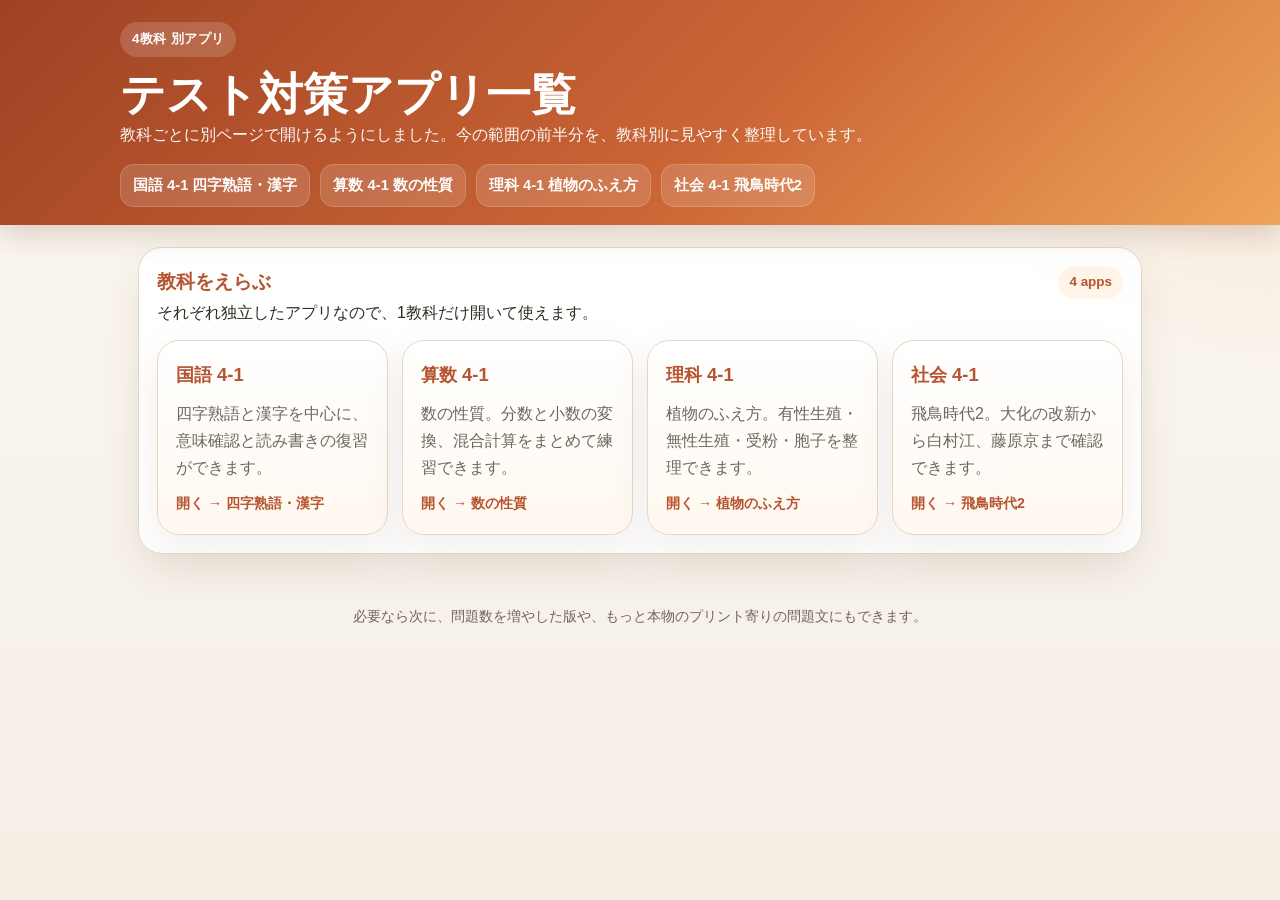
==== kids-page-upload/index.html @ 0d1f59a2 "Initial commit" ====
<!DOCTYPE html>
<html lang="ja">
<head>
  <meta charset="UTF-8">
  <meta name="viewport" content="width=device-width, initial-scale=1.0">
  <title>テスト対策アプリ一覧</title>
  <link rel="stylesheet" href="study-app.css">
</head>
<body>
  <div class="shell">
    <header>
      <div class="hero">
        <span class="eyebrow">4教科 別アプリ</span>
        <div>
          <h1>テスト対策アプリ一覧</h1>
          <p>教科ごとに別ページで開けるようにしました。今の範囲の前半分を、教科別に見やすく整理しています。</p>
        </div>
        <div class="hero-meta">
          <a class="hero-chip" href="kokugo-4-1.html">国語 4-1 四字熟語・漢字</a>
          <a class="hero-chip" href="sansu-4-1.html">算数 4-1 数の性質</a>
          <a class="hero-chip" href="rika-4-1.html">理科 4-1 植物のふえ方</a>
          <a class="hero-chip" href="shakai-4-1.html">社会 4-1 飛鳥時代2</a>
        </div>
      </div>
    </header>

    <main>
      <section class="card">
        <div class="card-head">
          <div>
            <h2>教科をえらぶ</h2>
            <p>それぞれ独立したアプリなので、1教科だけ開いて使えます。</p>
          </div>
          <span class="pill">4 apps</span>
        </div>
        <div class="nav-grid">
          <a class="nav-card" href="kokugo-4-1.html">
            <div class="nav-title">国語 4-1</div>
            <div class="nav-desc">四字熟語と漢字を中心に、意味確認と読み書きの復習ができます。</div>
            <div class="nav-mini">開く → 四字熟語・漢字</div>
          </a>
          <a class="nav-card" href="sansu-4-1.html">
            <div class="nav-title">算数 4-1</div>
            <div class="nav-desc">数の性質。分数と小数の変換、混合計算をまとめて練習できます。</div>
            <div class="nav-mini">開く → 数の性質</div>
          </a>
          <a class="nav-card" href="rika-4-1.html">
            <div class="nav-title">理科 4-1</div>
            <div class="nav-desc">植物のふえ方。有性生殖・無性生殖・受粉・胞子を整理できます。</div>
            <div class="nav-mini">開く → 植物のふえ方</div>
          </a>
          <a class="nav-card" href="shakai-4-1.html">
            <div class="nav-title">社会 4-1</div>
            <div class="nav-desc">飛鳥時代2。大化の改新から白村江、藤原京まで確認できます。</div>
            <div class="nav-mini">開く → 飛鳥時代2</div>
          </a>
        </div>
      </section>
    </main>

    <footer>必要なら次に、問題数を増やした版や、もっと本物のプリント寄りの問題文にもできます。</footer>
  </div>
</body>
</html>
---- kids-page-upload/study-app.css ----
:root{
  --bg:#f8f3ec;
  --paper:#fffdf9;
  --card:#ffffff;
  --line:#e6d7c5;
  --ink:#2f2a25;
  --muted:#6f665e;
  --accent:#b5542f;
  --accent-2:#f0ad62;
  --accent-3:#fff4e7;
  --ok:#1f7a44;
  --ok-bg:#edf8f0;
  --ng:#b63a3a;
  --ng-bg:#fff1f1;
  --shadow:0 16px 40px rgba(86, 55, 29, 0.08);
}

*{
  box-sizing:border-box;
}

body{
  margin:0;
  font-family:"Hiragino Sans","Yu Gothic UI","Yu Gothic","Meiryo",sans-serif;
  background:
    radial-gradient(circle at top right, rgba(240,173,98,0.24), transparent 24%),
    linear-gradient(180deg, #fbf7f0 0%, var(--bg) 48%, #f4eee5 100%);
  color:var(--ink);
  line-height:1.7;
}

a{
  color:inherit;
}

.shell{
  min-height:100vh;
}

header{
  position:sticky;
  top:0;
  z-index:20;
  padding:22px 18px 18px;
  background:linear-gradient(135deg, #9f4224 0%, #ca6535 56%, #eea458 100%);
  color:#fff;
  box-shadow:0 10px 26px rgba(97, 47, 18, 0.18);
}

.hero{
  max-width:1040px;
  margin:0 auto;
  display:grid;
  gap:12px;
}

.eyebrow{
  display:inline-flex;
  width:max-content;
  align-items:center;
  gap:8px;
  padding:6px 12px;
  border-radius:999px;
  background:rgba(255,255,255,0.16);
  font-size:0.84rem;
  font-weight:700;
  letter-spacing:0.03em;
}

h1{
  margin:0;
  font-size:clamp(1.7rem, 4vw, 2.8rem);
  line-height:1.16;
}

.hero p{
  margin:0;
  max-width:760px;
  font-size:1rem;
  opacity:0.96;
}

.hero-meta{
  display:flex;
  flex-wrap:wrap;
  gap:10px;
  margin-top:4px;
}

.hero-chip{
  padding:8px 12px;
  border-radius:14px;
  background:rgba(255,255,255,0.14);
  border:1px solid rgba(255,255,255,0.16);
  font-size:0.92rem;
}

a.hero-chip{
  text-decoration:none;
  font-weight:700;
  transition:transform 150ms ease, background 150ms ease;
}

a.hero-chip:hover,
a.hero-chip:focus-visible{
  transform:translateY(-1px);
  background:rgba(255,255,255,0.22);
  outline:none;
}

main{
  max-width:1040px;
  margin:0 auto;
  padding:22px 18px 40px;
}

.tabs{
  display:grid;
  grid-template-columns:repeat(4, 1fr);
  gap:10px;
  margin-bottom:18px;
}

.tab-btn{
  appearance:none;
  border:1px solid var(--line);
  background:rgba(255,255,255,0.82);
  color:var(--accent);
  font:inherit;
  font-weight:700;
  border-radius:16px;
  padding:13px 10px;
  box-shadow:0 6px 18px rgba(114, 81, 38, 0.07);
  cursor:pointer;
  transition:transform 160ms ease, background 160ms ease, color 160ms ease;
}

.tab-btn:hover,
.tab-btn:focus-visible,
.nav-card:hover,
.nav-card:focus-visible,
.choice:hover,
.choice:focus-visible,
.action:hover,
.sub:hover{
  transform:translateY(-1px);
  outline:none;
}

.tab-btn.active{
  background:var(--accent);
  color:#fff;
  border-color:transparent;
}

.panel{
  display:none;
  animation:fadeUp 220ms ease;
}

.panel.active{
  display:block;
}

.section-grid{
  display:grid;
  gap:16px;
}

.card{
  background:linear-gradient(180deg, rgba(255,255,255,0.95) 0%, var(--card) 100%);
  border:1px solid var(--line);
  border-radius:24px;
  padding:18px;
  box-shadow:var(--shadow);
}

.card-head{
  display:flex;
  align-items:flex-start;
  justify-content:space-between;
  gap:12px;
  flex-wrap:wrap;
  margin-bottom:14px;
}

.card h2{
  margin:0;
  color:var(--accent);
  font-size:1.2rem;
}

.card p{
  margin:0;
}

.pill{
  display:inline-flex;
  align-items:center;
  padding:5px 11px;
  border-radius:999px;
  background:var(--accent-3);
  color:var(--accent);
  font-size:0.84rem;
  font-weight:700;
}

.point-list,
.timeline,
.checklist{
  display:grid;
  gap:12px;
}

.point{
  padding:14px 15px 14px 16px;
  background:var(--paper);
  border:1px solid var(--line);
  border-left:6px solid var(--accent-2);
  border-radius:18px;
}

.point strong{
  display:block;
  margin-bottom:4px;
  color:var(--accent);
  font-size:1.02rem;
}

.timeline-item{
  display:grid;
  grid-template-columns:92px 1fr;
  gap:12px;
  align-items:flex-start;
  padding:12px 0;
  border-bottom:1px dashed var(--line);
}

.timeline-item:last-child{
  border-bottom:none;
  padding-bottom:0;
}

.year{
  font-weight:800;
  color:var(--accent);
}

.terms{
  display:grid;
  grid-template-columns:repeat(auto-fit, minmax(220px, 1fr));
  gap:12px;
}

.term{
  padding:14px;
  border-radius:18px;
  border:1px solid var(--line);
  background:var(--paper);
}

.term h3{
  margin:0 0 6px;
  font-size:1rem;
}

.term p{
  color:var(--muted);
  font-size:0.95rem;
}

.flash-grid,
.nav-grid{
  display:grid;
  grid-template-columns:repeat(auto-fit, minmax(220px, 1fr));
  gap:14px;
}

.flashcard{
  perspective:1200px;
  cursor:pointer;
}

.flashcard button{
  all:unset;
  display:block;
  width:100%;
}

.flash-inner{
  position:relative;
  min-height:180px;
  transform-style:preserve-3d;
  transition:transform 0.55s ease;
}

.flashcard.flipped .flash-inner{
  transform:rotateY(180deg);
}

.flash-face{
  position:absolute;
  inset:0;
  display:flex;
  flex-direction:column;
  align-items:flex-start;
  justify-content:space-between;
  gap:14px;
  padding:16px;
  border-radius:22px;
  border:1px solid var(--line);
  background:#fff;
  backface-visibility:hidden;
  box-shadow:0 8px 24px rgba(96, 63, 34, 0.08);
}

.flash-front{
  background:linear-gradient(180deg, #fffefc 0%, #fff7ef 100%);
}

.flash-back{
  transform:rotateY(180deg);
  background:linear-gradient(180deg, #fff7ef 0%, #fff2df 100%);
}

.flash-label{
  font-size:0.82rem;
  font-weight:800;
  color:var(--accent);
  letter-spacing:0.03em;
}

.flash-text{
  font-size:1.04rem;
  font-weight:700;
  line-height:1.5;
}

.flash-tip{
  color:var(--muted);
  font-size:0.88rem;
}

.quiz-head{
  display:flex;
  align-items:center;
  justify-content:space-between;
  gap:10px;
  flex-wrap:wrap;
  margin-bottom:14px;
}

.progress{
  font-weight:800;
  color:var(--accent);
}

.question{
  margin-bottom:14px;
  font-size:1.12rem;
  font-weight:800;
  line-height:1.55;
}

.choices{
  display:grid;
  gap:10px;
}

.choice{
  appearance:none;
  width:100%;
  text-align:left;
  padding:13px 14px;
  border-radius:16px;
  border:1px solid var(--line);
  background:#fff;
  font:inherit;
  cursor:pointer;
  transition:border-color 160ms ease, transform 160ms ease, background 160ms ease;
}

.choice.correct{
  background:var(--ok-bg);
  border-color:#8ec7a0;
  color:var(--ok);
}

.choice.incorrect{
  background:var(--ng-bg);
  border-color:#e7adad;
  color:var(--ng);
}

.result{
  display:none;
  margin-top:12px;
  padding:12px 14px;
  border-radius:16px;
  background:var(--paper);
  border:1px solid var(--line);
}

.row{
  display:flex;
  gap:10px;
  flex-wrap:wrap;
  margin-top:14px;
}

.action,
.sub,
.nav-card{
  transition:transform 150ms ease, opacity 150ms ease;
}

.action,
.sub{
  appearance:none;
  border:none;
  border-radius:999px;
  padding:11px 18px;
  font:inherit;
  font-weight:800;
  cursor:pointer;
}

.action{
  background:var(--accent);
  color:#fff;
}

.sub{
  background:#fff;
  color:var(--accent);
  border:1px solid var(--line);
  text-decoration:none;
}

.score-box{
  color:var(--accent);
  font-size:1.18rem;
  font-weight:900;
}

.check-item{
  display:flex;
  gap:12px;
  align-items:flex-start;
  padding:12px 0;
  border-bottom:1px dashed var(--line);
}

.check-item:last-child{
  border-bottom:none;
  padding-bottom:0;
}

.check-item input{
  width:20px;
  height:20px;
  margin-top:3px;
  accent-color:var(--accent);
  flex:0 0 auto;
}

.check-text{
  display:grid;
  gap:2px;
}

.check-title{
  font-weight:700;
}

.check-note{
  color:var(--muted);
  font-size:0.92rem;
}

.completion{
  font-weight:800;
  color:var(--accent);
}

.nav-card{
  display:grid;
  gap:10px;
  text-decoration:none;
  padding:18px;
  border-radius:22px;
  border:1px solid var(--line);
  background:linear-gradient(180deg, rgba(255,255,255,0.92), #fff8f0);
  box-shadow:var(--shadow);
}

.nav-title{
  font-size:1.15rem;
  font-weight:800;
  color:var(--accent);
}

.nav-desc{
  color:var(--muted);
}

.nav-mini{
  font-size:0.88rem;
  font-weight:700;
  color:var(--accent);
}

footer{
  padding:10px 0 22px;
  text-align:center;
  color:var(--muted);
  font-size:0.9rem;
}

@keyframes fadeUp{
  from{
    opacity:0;
    transform:translateY(6px);
  }
  to{
    opacity:1;
    transform:translateY(0);
  }
}

@media (max-width:720px){
  header{
    position:static;
  }

  .tabs{
    grid-template-columns:repeat(2, 1fr);
  }

  .timeline-item{
    grid-template-columns:1fr;
    gap:4px;
  }
}
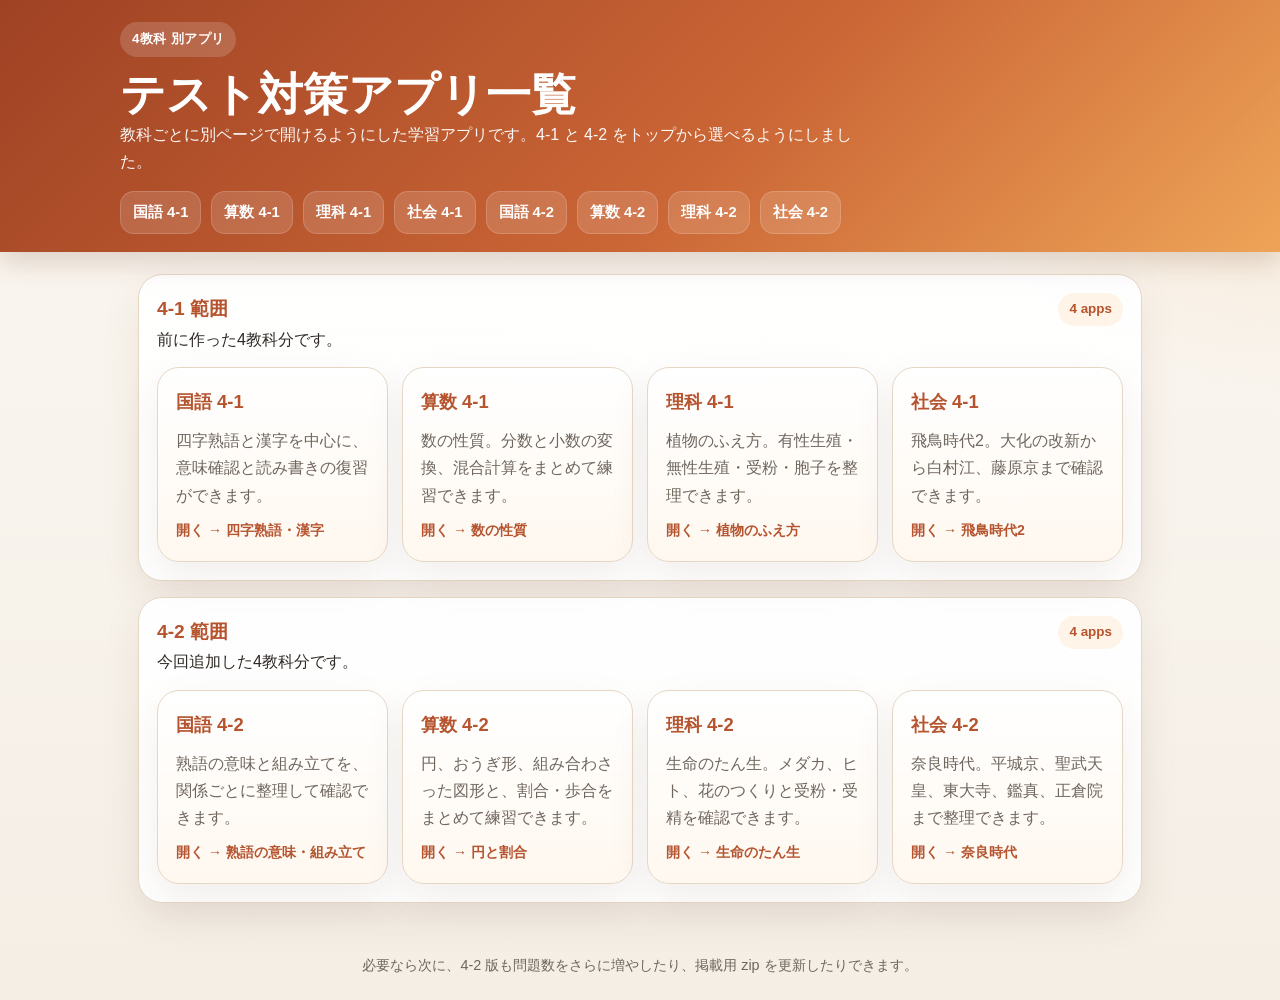
==== commit 5f8dfc07: "Add grade 4-2 study apps" ====
--- a/kids-page-upload/index.html
+++ b/kids-page-upload/index.html
@@ -13,23 +13,27 @@
         <span class="eyebrow">4教科 別アプリ</span>
         <div>
           <h1>テスト対策アプリ一覧</h1>
-          <p>教科ごとに別ページで開けるようにしました。今の範囲の前半分を、教科別に見やすく整理しています。</p>
+          <p>教科ごとに別ページで開けるようにした学習アプリです。4-1 と 4-2 をトップから選べるようにしました。</p>
         </div>
         <div class="hero-meta">
-          <a class="hero-chip" href="kokugo-4-1.html">国語 4-1 四字熟語・漢字</a>
-          <a class="hero-chip" href="sansu-4-1.html">算数 4-1 数の性質</a>
-          <a class="hero-chip" href="rika-4-1.html">理科 4-1 植物のふえ方</a>
-          <a class="hero-chip" href="shakai-4-1.html">社会 4-1 飛鳥時代2</a>
+          <a class="hero-chip" href="kokugo-4-1.html">国語 4-1</a>
+          <a class="hero-chip" href="sansu-4-1.html">算数 4-1</a>
+          <a class="hero-chip" href="rika-4-1.html">理科 4-1</a>
+          <a class="hero-chip" href="shakai-4-1.html">社会 4-1</a>
+          <a class="hero-chip" href="kokugo-4-2.html">国語 4-2</a>
+          <a class="hero-chip" href="sansu-4-2.html">算数 4-2</a>
+          <a class="hero-chip" href="rika-4-2.html">理科 4-2</a>
+          <a class="hero-chip" href="shakai-4-2.html">社会 4-2</a>
         </div>
       </div>
     </header>
 
     <main>
-      <section class="card">
+      <section class="card" style="margin-bottom:16px;">
         <div class="card-head">
           <div>
-            <h2>教科をえらぶ</h2>
-            <p>それぞれ独立したアプリなので、1教科だけ開いて使えます。</p>
+            <h2>4-1 範囲</h2>
+            <p>前に作った4教科分です。</p>
           </div>
           <span class="pill">4 apps</span>
         </div>
@@ -56,9 +60,41 @@
           </a>
         </div>
       </section>
+
+      <section class="card">
+        <div class="card-head">
+          <div>
+            <h2>4-2 範囲</h2>
+            <p>今回追加した4教科分です。</p>
+          </div>
+          <span class="pill">4 apps</span>
+        </div>
+        <div class="nav-grid">
+          <a class="nav-card" href="kokugo-4-2.html">
+            <div class="nav-title">国語 4-2</div>
+            <div class="nav-desc">熟語の意味と組み立てを、関係ごとに整理して確認できます。</div>
+            <div class="nav-mini">開く → 熟語の意味・組み立て</div>
+          </a>
+          <a class="nav-card" href="sansu-4-2.html">
+            <div class="nav-title">算数 4-2</div>
+            <div class="nav-desc">円、おうぎ形、組み合わさった図形と、割合・歩合をまとめて練習できます。</div>
+            <div class="nav-mini">開く → 円と割合</div>
+          </a>
+          <a class="nav-card" href="rika-4-2.html">
+            <div class="nav-title">理科 4-2</div>
+            <div class="nav-desc">生命のたん生。メダカ、ヒト、花のつくりと受粉・受精を確認できます。</div>
+            <div class="nav-mini">開く → 生命のたん生</div>
+          </a>
+          <a class="nav-card" href="shakai-4-2.html">
+            <div class="nav-title">社会 4-2</div>
+            <div class="nav-desc">奈良時代。平城京、聖武天皇、東大寺、鑑真、正倉院まで整理できます。</div>
+            <div class="nav-mini">開く → 奈良時代</div>
+          </a>
+        </div>
+      </section>
     </main>
 
-    <footer>必要なら次に、問題数を増やした版や、もっと本物のプリント寄りの問題文にもできます。</footer>
+    <footer>必要なら次に、4-2 版も問題数をさらに増やしたり、掲載用 zip を更新したりできます。</footer>
   </div>
 </body>
 </html>
